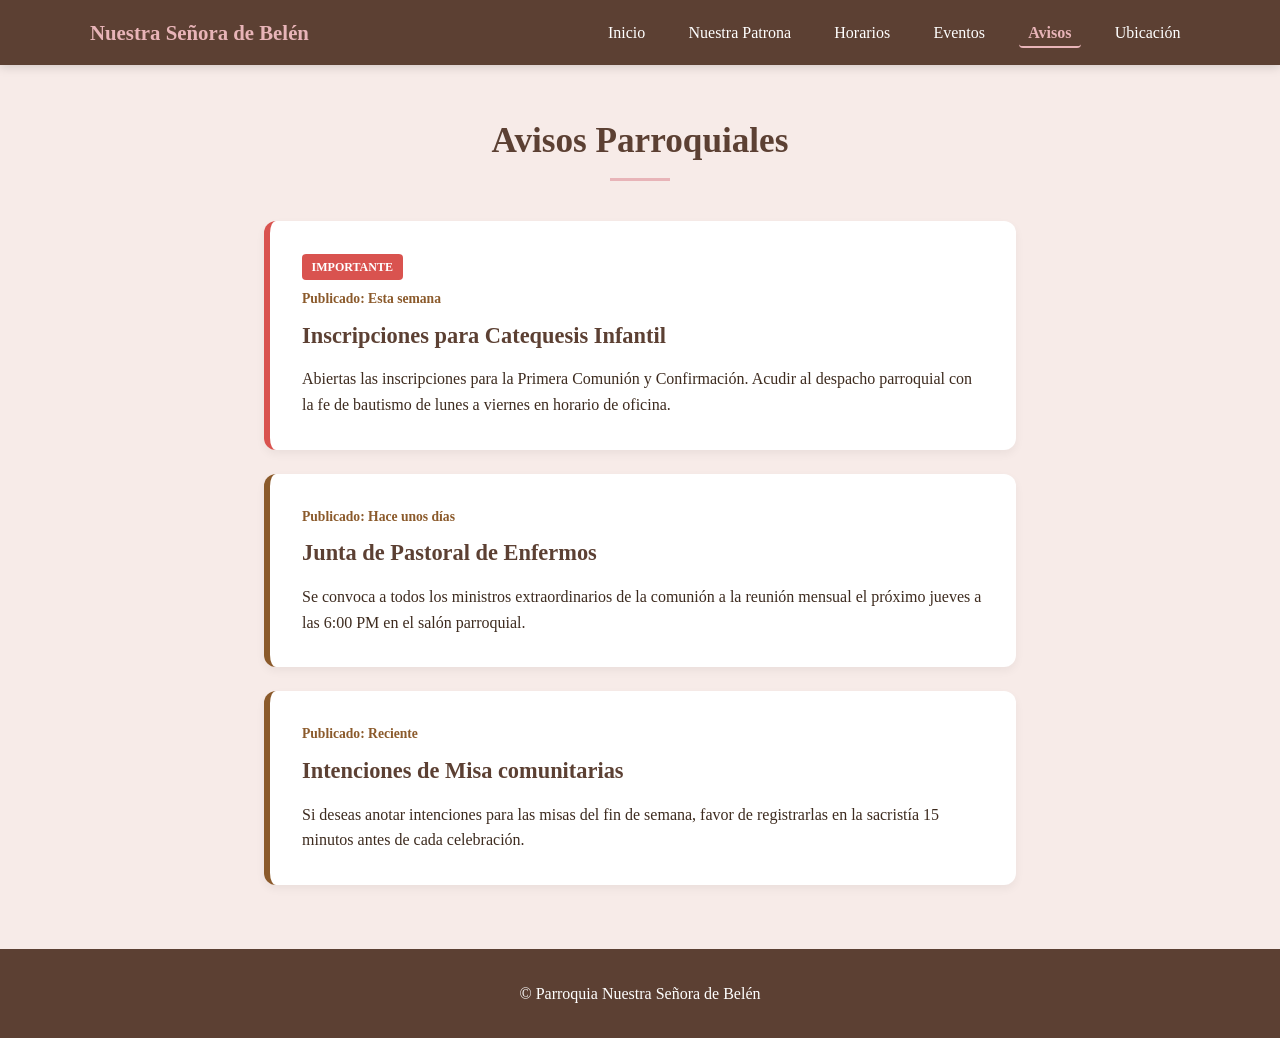
==== avisos.html @ 05bde63d "Add avisos.html with parish announcements" ====
<!DOCTYPE html>
<html lang="es">
<head>
    <meta charset="UTF-8">
    <meta name="viewport" content="width=device-width, initial-scale=1.0">
    <title>Avisos Parroquiales - Nuestra Señora de Belén</title>
    <style>
        /* PALETA DE COLORES */
        :root {
            --cafe-oscuro: #5c4033;
            --cafe-principal: #8b5a2b;
            --cafe-claro: #d7c4b7;
            --rosa-suave: #f7ebe8;
            --rosa-acento: #e8b4b8;
            --texto-oscuro: #3d2b1f;
            --blanco: #ffffff;
        }

        * {
            margin: 0;
            padding: 0;
            box-sizing: border-box;
            font-family: 'Segoe UI', Georgia, serif;
        }

        body {
            background-color: var(--rosa-suave);
            color: var(--texto-oscuro);
            line-height: 1.6;
        }

        a {
            text-decoration: none;
            color: inherit;
        }

        /* ENCABEZADO Y NAVEGACIÓN */
        header {
            background-color: var(--cafe-oscuro);
            color: var(--blanco);
            padding: 1rem 2rem;
            position: sticky;
            top: 0;
            z-index: 1000;
            box-shadow: 0 2px 10px rgba(0,0,0,0.15);
        }

        nav {
            display: flex;
            justify-content: space-between;
            align-items: center;
            max-width: 1100px;
            margin: 0 auto;
            position: relative;
        }

        .logo {
            font-size: 1.3rem;
            font-weight: bold;
            color: var(--rosa-acento);
        }

        .nav-links {
            display: flex;
            list-style: none;
            gap: 1.5rem;
        }

        .nav-links a {
            color: var(--blanco);
            font-weight: 500;
            transition: color 0.3s;
            padding: 0.3rem 0.6rem;
            border-radius: 4px;
        }

        .nav-links a:hover {
            color: var(--rosa-acento);
        }

        /* ESTADO ACTIVO */
        .nav-links a.active {
            color: var(--rosa-acento);
            font-weight: bold;
            border-bottom: 2px solid var(--rosa-acento);
        }

        /* BOTÓN HAMBURGUESA */
        .menu-toggle {
            display: none;
            background: none;
            border: none;
            color: var(--blanco);
            font-size: 1.8rem;
            cursor: pointer;
        }

        /* CONTENIDO PRINCIPAL */
        .container {
            max-width: 800px;
            margin: 3rem auto;
            padding: 0 1.5rem;
        }

        .section-title {
            text-align: center;
            color: var(--cafe-oscuro);
            margin-bottom: 2.5rem;
            font-size: 2.2rem;
        }

        .section-title::after {
            content: '';
            display: block;
            width: 60px;
            height: 3px;
            background-color: var(--rosa-acento);
            margin: 0.5rem auto 0;
        }

        /* TARJETAS DE AVISOS */
        .announcements-grid {
            display: flex;
            flex-direction: column;
            gap: 1.5rem;
        }
        
        .announcement-card {
            background: var(--blanco);
            padding: 2rem;
            border-radius: 12px;
            box-shadow: 0 4px 10px rgba(0,0,0,0.05);
            border-left: 6px solid var(--cafe-principal);
            position: relative;
        }

        .announcement-card.important {
            border-left-color: #d9534f;
        }

        .badge-important {
            background-color: #d9534f;
            color: white;
            font-size: 0.75rem;
            padding: 0.2rem 0.6rem;
            border-radius: 4px;
            font-weight: bold;
            display: inline-block;
            margin-bottom: 0.5rem;
        }

        .announcement-date {
            font-size: 0.85rem;
            color: var(--cafe-principal);
            font-weight: bold;
            margin-bottom: 0.5rem;
        }

        .announcement-card h3 {
            color: var(--cafe-oscuro);
            margin-bottom: 0.8rem;
            font-size: 1.4rem;
        }

        /* PIE DE PÁGINA */
        footer {
            background-color: var(--cafe-oscuro);
            color: var(--blanco);
            text-align: center;
            padding: 2rem;
            margin-top: 4rem;
        }

        /* REGLAS MÓVILES */
        @media (max-width: 768px) {
            .menu-toggle { 
                display: block; 
            }

            .nav-links {
                display: none;
                flex-direction: column;
                position: absolute;
                top: 100%;
                left: 0;
                width: 100%;
                background-color: var(--cafe-oscuro);
                padding: 1rem 0;
                gap: 0;
                z-index: 9999;
                box-shadow: 0 8px 15px rgba(0,0,0,0.3);
            }

            .nav-links.show {
                display: flex !important;
            }

            .nav-links li {
                text-align: center;
                padding: 0.8rem 0;
                border-bottom: 1px solid rgba(255, 255, 255, 0.1);
            }

            .nav-links a.active {
                border-bottom: none;
                background-color: rgba(232, 180, 184, 0.15);
            }
        }
    </style>
</head>
<body>

    <header>
        <nav>
            <div class="logo">Nuestra Señora de Belén</div>
            <button class="menu-toggle" id="menuToggle" aria-label="Abrir menú">☰</button>
            <ul class="nav-links" id="navLinks">
                <li><a href="index.html">Inicio</a></li>
                <li><a href="patrona.html">Nuestra Patrona</a></li>
                <li><a href="horarios.html">Horarios</a></li>
                <li><a href="eventos.html">Eventos</a></li>
                <li><a href="avisos.html" class="active">Avisos</a></li>
                <li><a href="ubicacion.html">Ubicación</a></li>
            </ul>
        </nav>
    </header>

    <main class="container">
        <h1 class="section-title">Avisos Parroquiales</h1>

        <div class="announcements-grid">
            
            <!-- Aviso Importante/Urgente -->
            <article class="announcement-card important">
                <span class="badge-important">IMPORTANTE</span>
                <div class="announcement-date">Publicado: Esta semana</div>
                <h3>Inscripciones para Catequesis Infantil</h3>
                <p>Abiertas las inscripciones para la Primera Comunión y Confirmación. Acudir al despacho parroquial con la fe de bautismo de lunes a viernes en horario de oficina.</p>
            </article>

            <!-- Aviso Normal -->
            <article class="announcement-card">
                <div class="announcement-date">Publicado: Hace unos días</div>
                <h3>Junta de Pastoral de Enfermos</h3>
                <p>Se convoca a todos los ministros extraordinarios de la comunión a la reunión mensual el próximo jueves a las 6:00 PM en el salón parroquial.</p>
            </article>

            <article class="announcement-card">
                <div class="announcement-date">Publicado: Reciente</div>
                <h3>Intenciones de Misa comunitarias</h3>
                <p>Si deseas anotar intenciones para las misas del fin de semana, favor de registrarlas en la sacristía 15 minutos antes de cada celebración.</p>
            </article>

        </div>
    </main>

    <footer>
        <p>&copy; Parroquia Nuestra Señora de Belén</p>
    </footer>

    <script>
        const menuToggle = document.getElementById('menuToggle');
        const navLinks = document.getElementById('navLinks');

        menuToggle.addEventListener('click', function() {
            navLinks.classList.toggle('show');
        });
    </script>
</body>
</html>
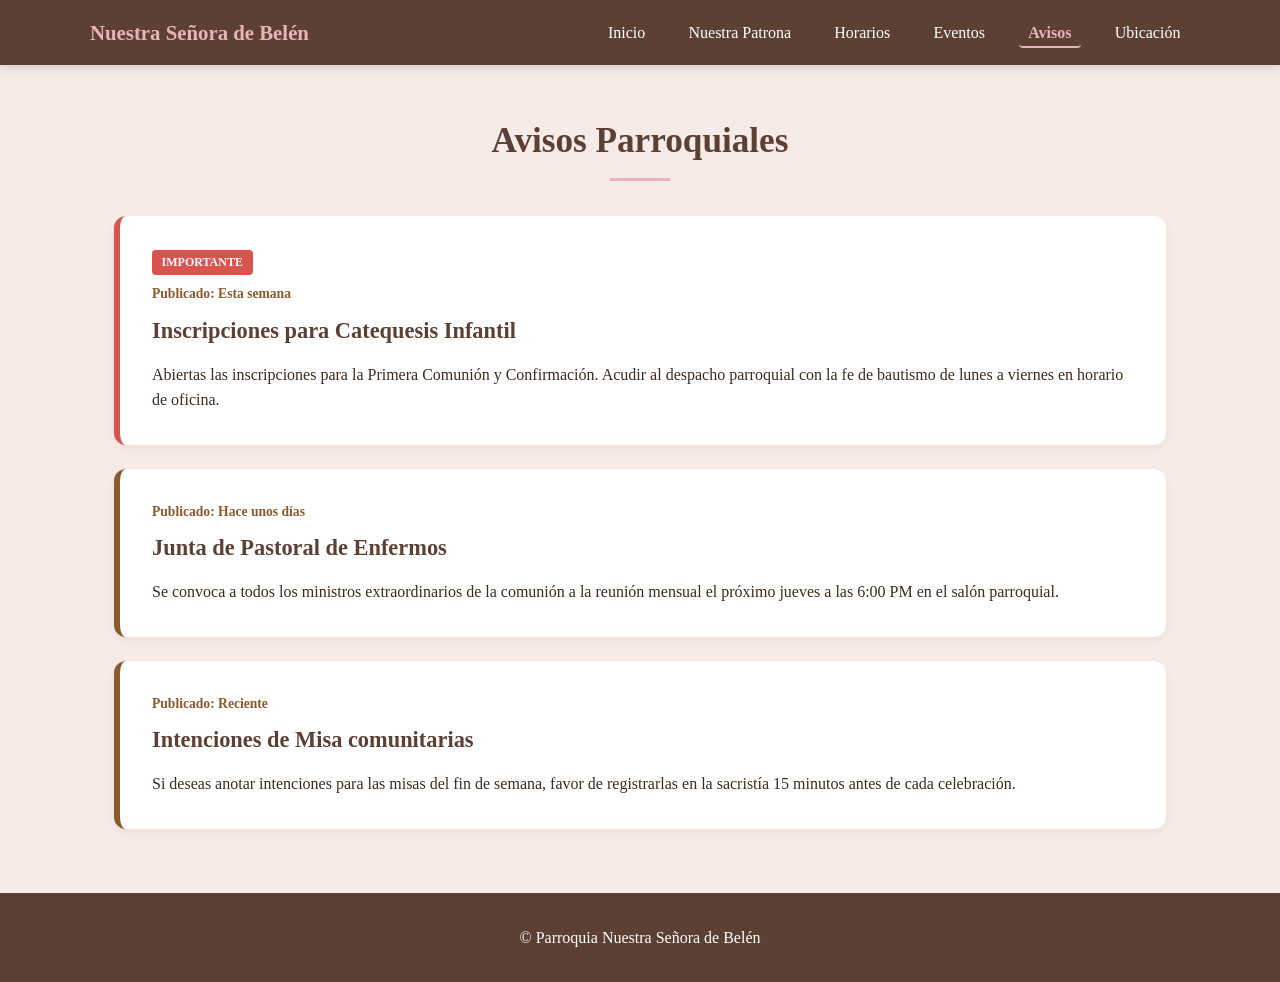
==== commit f5c7af15: "Refactor avisos.html to use external styles and scripts Removed internal styles and JavaScript from " ====
--- a/avisos.html
+++ b/avisos.html
@@ -4,209 +4,8 @@
     <meta charset="UTF-8">
     <meta name="viewport" content="width=device-width, initial-scale=1.0">
     <title>Avisos Parroquiales - Nuestra Señora de Belén</title>
-    <style>
-        /* PALETA DE COLORES */
-        :root {
-            --cafe-oscuro: #5c4033;
-            --cafe-principal: #8b5a2b;
-            --cafe-claro: #d7c4b7;
-            --rosa-suave: #f7ebe8;
-            --rosa-acento: #e8b4b8;
-            --texto-oscuro: #3d2b1f;
-            --blanco: #ffffff;
-        }
-
-        * {
-            margin: 0;
-            padding: 0;
-            box-sizing: border-box;
-            font-family: 'Segoe UI', Georgia, serif;
-        }
-
-        body {
-            background-color: var(--rosa-suave);
-            color: var(--texto-oscuro);
-            line-height: 1.6;
-        }
-
-        a {
-            text-decoration: none;
-            color: inherit;
-        }
-
-        /* ENCABEZADO Y NAVEGACIÓN */
-        header {
-            background-color: var(--cafe-oscuro);
-            color: var(--blanco);
-            padding: 1rem 2rem;
-            position: sticky;
-            top: 0;
-            z-index: 1000;
-            box-shadow: 0 2px 10px rgba(0,0,0,0.15);
-        }
-
-        nav {
-            display: flex;
-            justify-content: space-between;
-            align-items: center;
-            max-width: 1100px;
-            margin: 0 auto;
-            position: relative;
-        }
-
-        .logo {
-            font-size: 1.3rem;
-            font-weight: bold;
-            color: var(--rosa-acento);
-        }
-
-        .nav-links {
-            display: flex;
-            list-style: none;
-            gap: 1.5rem;
-        }
-
-        .nav-links a {
-            color: var(--blanco);
-            font-weight: 500;
-            transition: color 0.3s;
-            padding: 0.3rem 0.6rem;
-            border-radius: 4px;
-        }
-
-        .nav-links a:hover {
-            color: var(--rosa-acento);
-        }
-
-        /* ESTADO ACTIVO */
-        .nav-links a.active {
-            color: var(--rosa-acento);
-            font-weight: bold;
-            border-bottom: 2px solid var(--rosa-acento);
-        }
-
-        /* BOTÓN HAMBURGUESA */
-        .menu-toggle {
-            display: none;
-            background: none;
-            border: none;
-            color: var(--blanco);
-            font-size: 1.8rem;
-            cursor: pointer;
-        }
-
-        /* CONTENIDO PRINCIPAL */
-        .container {
-            max-width: 800px;
-            margin: 3rem auto;
-            padding: 0 1.5rem;
-        }
-
-        .section-title {
-            text-align: center;
-            color: var(--cafe-oscuro);
-            margin-bottom: 2.5rem;
-            font-size: 2.2rem;
-        }
-
-        .section-title::after {
-            content: '';
-            display: block;
-            width: 60px;
-            height: 3px;
-            background-color: var(--rosa-acento);
-            margin: 0.5rem auto 0;
-        }
-
-        /* TARJETAS DE AVISOS */
-        .announcements-grid {
-            display: flex;
-            flex-direction: column;
-            gap: 1.5rem;
-        }
-        
-        .announcement-card {
-            background: var(--blanco);
-            padding: 2rem;
-            border-radius: 12px;
-            box-shadow: 0 4px 10px rgba(0,0,0,0.05);
-            border-left: 6px solid var(--cafe-principal);
-            position: relative;
-        }
-
-        .announcement-card.important {
-            border-left-color: #d9534f;
-        }
-
-        .badge-important {
-            background-color: #d9534f;
-            color: white;
-            font-size: 0.75rem;
-            padding: 0.2rem 0.6rem;
-            border-radius: 4px;
-            font-weight: bold;
-            display: inline-block;
-            margin-bottom: 0.5rem;
-        }
-
-        .announcement-date {
-            font-size: 0.85rem;
-            color: var(--cafe-principal);
-            font-weight: bold;
-            margin-bottom: 0.5rem;
-        }
-
-        .announcement-card h3 {
-            color: var(--cafe-oscuro);
-            margin-bottom: 0.8rem;
-            font-size: 1.4rem;
-        }
-
-        /* PIE DE PÁGINA */
-        footer {
-            background-color: var(--cafe-oscuro);
-            color: var(--blanco);
-            text-align: center;
-            padding: 2rem;
-            margin-top: 4rem;
-        }
-
-        /* REGLAS MÓVILES */
-        @media (max-width: 768px) {
-            .menu-toggle { 
-                display: block; 
-            }
-
-            .nav-links {
-                display: none;
-                flex-direction: column;
-                position: absolute;
-                top: 100%;
-                left: 0;
-                width: 100%;
-                background-color: var(--cafe-oscuro);
-                padding: 1rem 0;
-                gap: 0;
-                z-index: 9999;
-                box-shadow: 0 8px 15px rgba(0,0,0,0.3);
-            }
-
-            .nav-links.show {
-                display: flex !important;
-            }
-
-            .nav-links li {
-                text-align: center;
-                padding: 0.8rem 0;
-                border-bottom: 1px solid rgba(255, 255, 255, 0.1);
-            }
-
-            .nav-links a.active {
-                border-bottom: none;
-                background-color: rgba(232, 180, 184, 0.15);
-            }
-        }
-    </style>
+    <link rel="stylesheet" href="styles.css">
+   
 </head>
 <body>
 
@@ -257,14 +56,6 @@
     <footer>
         <p>&copy; Parroquia Nuestra Señora de Belén</p>
     </footer>
-
-    <script>
-        const menuToggle = document.getElementById('menuToggle');
-        const navLinks = document.getElementById('navLinks');
-
-        menuToggle.addEventListener('click', function() {
-            navLinks.classList.toggle('show');
-        });
-    </script>
+<script src="script.js"></script>
 </body>
 </html>
--- a/styles.css
+++ b/styles.css
@@ -0,0 +1,554 @@
+/* ==========================================
+   PALETA DE COLORES Y ESTILOS GLOBALES
+   ========================================== */
+:root {
+    --cafe-oscuro: #5c4033;
+    --cafe-principal: #8b5a2b;
+    --cafe-claro: #d7c4b7;
+    --rosa-suave: #f7ebe8;
+    --rosa-acento: #e8b4b8;
+    --texto-oscuro: #3d2b1f;
+    --blanco: #ffffff;
+}
+
+* {
+    margin: 0;
+    padding: 0;
+    box-sizing: border-box;
+    font-family: 'Segoe UI', Georgia, serif;
+}
+
+body {
+    background-color: var(--rosa-suave);
+    color: var(--texto-oscuro);
+    line-height: 1.6;
+}
+
+a {
+    text-decoration: none;
+    color: inherit;
+}
+
+/* ==========================================
+   ENCABEZADO Y NAVEGACIÓN (SHARED)
+   ========================================== */
+header {
+    background-color: var(--cafe-oscuro);
+    color: var(--blanco);
+    padding: 1rem 2rem;
+    position: sticky;
+    top: 0;
+    z-index: 1000;
+    box-shadow: 0 2px 10px rgba(0,0,0,0.15);
+}
+
+nav {
+    display: flex;
+    justify-content: space-between;
+    align-items: center;
+    max-width: 1100px;
+    margin: 0 auto;
+    position: relative;
+}
+
+.logo {
+    font-size: 1.3rem;
+    font-weight: bold;
+    color: var(--rosa-acento);
+}
+
+.nav-links {
+    display: flex;
+    list-style: none;
+    gap: 1.5rem;
+}
+
+.nav-links a {
+    color: var(--blanco);
+    font-weight: 500;
+    transition: color 0.3s;
+    padding: 0.3rem 0.6rem;
+    border-radius: 4px;
+}
+
+.nav-links a:hover {
+    color: var(--rosa-acento);
+}
+
+.nav-links a.active {
+    color: var(--rosa-acento);
+    font-weight: bold;
+    border-bottom: 2px solid var(--rosa-acento);
+}
+
+.menu-toggle {
+    display: none;
+    background: none;
+    border: none;
+    color: var(--blanco);
+    font-size: 1.8rem;
+    cursor: pointer;
+}
+
+/* ==========================================
+   CONTENEDORES GLOBALES Y TITULOS
+   ========================================== */
+.container {
+    max-width: 1100px;
+    margin: 3rem auto;
+    padding: 0 1.5rem;
+}
+
+.container-narrow {
+    max-width: 900px;
+    margin: 3rem auto;
+    padding: 0 1.5rem;
+}
+
+.section-title {
+    text-align: center;
+    color: var(--cafe-oscuro);
+    margin-bottom: 2.2rem;
+    font-size: 2.2rem;
+}
+
+.section-title::after {
+    content: '';
+    display: block;
+    width: 60px;
+    height: 3px;
+    background-color: var(--rosa-acento);
+    margin: 0.5rem auto 0;
+}
+
+footer {
+    background-color: var(--cafe-oscuro);
+    color: var(--blanco);
+    text-align: center;
+    padding: 2rem;
+    margin-top: 4rem;
+}
+
+/* ==========================================
+   VISTA: INICIO (INDEX)
+   ========================================== */
+.hero {
+    background: linear-gradient(rgba(92, 64, 51, 0.65), rgba(92, 64, 51, 0.65)), 
+                url('imagenes/exterior.jpg') center/cover no-repeat;
+    height: 65vh;
+    display: flex;
+    flex-direction: column;
+    justify-content: center;
+    align-items: center;
+    color: var(--blanco);
+    text-align: center;
+    padding: 0 1rem;
+}
+
+.hero h1 {
+    font-size: 2.8rem;
+    margin-bottom: 1rem;
+    text-shadow: 2px 2px 4px rgba(0,0,0,0.5);
+}
+
+.hero p {
+    font-size: 1.3rem;
+    max-width: 600px;
+    color: var(--rosa-suave);
+}
+
+.church-tour {
+    display: grid;
+    grid-template-columns: repeat(auto-fit, minmax(300px, 1fr));
+    gap: 2rem;
+    margin-bottom: 4rem;
+}
+
+.tour-card {
+    background: var(--blanco);
+    border-radius: 12px;
+    overflow: hidden;
+    box-shadow: 0 5px 15px rgba(0,0,0,0.08);
+    transition: transform 0.3s;
+}
+
+.tour-card:hover {
+    transform: translateY(-5px);
+}
+
+.tour-card img {
+    width: 100%;
+    height: 220px;
+    object-fit: cover;
+}
+
+.tour-info {
+    padding: 1.5rem;
+    text-align: center;
+}
+
+.tour-info h3 {
+    color: var(--cafe-principal);
+    margin-bottom: 0.5rem;
+}
+
+/* ==========================================
+   VISTA: HORARIOS & TARJETAS
+   ========================================== */
+.schedules-grid {
+    display: grid;
+    grid-template-columns: repeat(auto-fit, minmax(280px, 1fr));
+    gap: 2rem;
+    margin-bottom: 2rem;
+}
+
+.card {
+    background: var(--blanco);
+    padding: 2rem;
+    border-radius: 12px;
+    box-shadow: 0 4px 10px rgba(0,0,0,0.05);
+    border-top: 5px solid var(--cafe-principal);
+}
+
+.card h3 {
+    color: var(--cafe-oscuro);
+    margin-bottom: 1rem;
+    border-bottom: 2px solid var(--rosa-suave);
+    padding-bottom: 0.5rem;
+}
+
+.card ul {
+    list-style: none;
+}
+
+.card li {
+    padding: 0.6rem 0;
+    border-bottom: 1px dashed var(--cafe-claro);
+}
+
+.card li:last-child {
+    border-bottom: none;
+}
+
+/* ==========================================
+   VISTA: PATRONA (CARRUSEL E HISTORIA)
+   ========================================== */
+.title {
+    text-align: center;
+    color: var(--cafe-oscuro);
+    font-size: 2.5rem;
+    margin-bottom: 0.5rem;
+}
+
+.subtitle {
+    text-align: center;
+    color: var(--cafe-principal);
+    font-style: italic;
+    margin-bottom: 2rem;
+}
+
+.carousel-container {
+    position: relative;
+    max-width: 700px;
+    margin: 0 auto 3rem;
+    border-radius: 15px;
+    overflow: hidden;
+    box-shadow: 0 8px 20px rgba(92, 64, 51, 0.2);
+    border: 4px solid var(--blanco);
+}
+
+.carousel-slide {
+    display: none;
+    position: relative;
+}
+
+.carousel-slide img {
+    width: 100%;
+    height: 450px;
+    object-fit: cover;
+    vertical-align: middle;
+}
+
+.fade {
+    animation-name: fade;
+    animation-duration: 1.2s;
+}
+
+@keyframes fade {
+    from { opacity: 0.4; }
+    to { opacity: 1; }
+}
+
+.prev, .next {
+    cursor: pointer;
+    position: absolute;
+    top: 50%;
+    transform: translateY(-50%);
+    padding: 12px 16px;
+    color: white;
+    font-weight: bold;
+    font-size: 20px;
+    transition: 0.3s;
+    border-radius: 0 3px 3px 0;
+    background-color: rgba(92, 64, 51, 0.5);
+    user-select: none;
+}
+
+.next {
+    right: 0;
+    border-radius: 3px 0 0 3px;
+}
+
+.prev:hover, .next:hover {
+    background-color: var(--cafe-oscuro);
+}
+
+.dots-container {
+    text-align: center;
+    margin-top: -1.5rem;
+    margin-bottom: 2.5rem;
+    position: relative;
+    z-index: 10;
+}
+
+.dot {
+    cursor: pointer;
+    height: 13px;
+    width: 13px;
+    margin: 0 5px;
+    background-color: var(--cafe-claro);
+    border-radius: 50%;
+    display: inline-block;
+    transition: background-color 0.4s;
+}
+
+.dot.active, .dot:hover {
+    background-color: var(--cafe-principal);
+}
+
+.history-box {
+    background: var(--blanco);
+    padding: 2.5rem;
+    border-radius: 12px;
+    box-shadow: 0 4px 10px rgba(0,0,0,0.05);
+    border-left: 6px solid var(--rosa-acento);
+}
+
+.history-box h3 {
+    color: var(--cafe-oscuro);
+    font-size: 1.6rem;
+    margin-bottom: 1rem;
+}
+
+.history-box p {
+    margin-bottom: 1.2rem;
+    text-align: justify;
+}
+
+/* ==========================================
+   VISTA: EVENTOS
+   ========================================== */
+.events-list {
+    display: flex;
+    flex-direction: column;
+    gap: 1.5rem;
+}
+
+.event-card {
+    display: flex;
+    background: var(--blanco);
+    border-radius: 12px;
+    overflow: hidden;
+    box-shadow: 0 4px 10px rgba(0,0,0,0.05);
+}
+
+.event-date {
+    background-color: var(--cafe-principal);
+    color: var(--blanco);
+    padding: 1.5rem;
+    display: flex;
+    flex-direction: column;
+    justify-content: center;
+    align-items: center;
+    min-width: 120px;
+    text-align: center;
+}
+
+.event-date .day {
+    font-size: 1.8rem;
+    font-weight: bold;
+    color: var(--rosa-acento);
+}
+
+.event-info {
+    padding: 1.5rem;
+}
+
+.event-info h3 {
+    color: var(--cafe-oscuro);
+    margin-bottom: 0.5rem;
+}
+
+/* ==========================================
+   VISTA: AVISOS
+   ========================================== */
+.announcements-grid {
+    display: flex;
+    flex-direction: column;
+    gap: 1.5rem;
+}
+
+.announcement-card {
+    background: var(--blanco);
+    padding: 2rem;
+    border-radius: 12px;
+    box-shadow: 0 4px 10px rgba(0,0,0,0.05);
+    border-left: 6px solid var(--cafe-principal);
+    position: relative;
+}
+
+.announcement-card.important {
+    border-left-color: #d9534f;
+}
+
+.badge-important {
+    background-color: #d9534f;
+    color: white;
+    font-size: 0.75rem;
+    padding: 0.2rem 0.6rem;
+    border-radius: 4px;
+    font-weight: bold;
+    display: inline-block;
+    margin-bottom: 0.5rem;
+}
+
+.announcement-date {
+    font-size: 0.85rem;
+    color: var(--cafe-principal);
+    font-weight: bold;
+    margin-bottom: 0.5rem;
+}
+
+.announcement-card h3 {
+    color: var(--cafe-oscuro);
+    margin-bottom: 0.8rem;
+    font-size: 1.4rem;
+}
+
+/* ==========================================
+   VISTA: UBICACIÓN
+   ========================================== */
+.map-wrapper {
+    width: 100%;
+    height: 400px;
+    border-radius: 15px;
+    overflow: hidden;
+    box-shadow: 0 8px 20px rgba(92, 64, 51, 0.15);
+    border: 4px solid var(--blanco);
+    margin-bottom: 2rem;
+}
+
+.map-wrapper iframe {
+    width: 100%;
+    height: 100%;
+    border: 0;
+}
+
+.address-card {
+    background: var(--blanco);
+    padding: 2.5rem;
+    border-radius: 12px;
+    box-shadow: 0 4px 10px rgba(0,0,0,0.05);
+    border-left: 6px solid var(--cafe-principal);
+}
+
+.address-card h3 {
+    color: var(--cafe-oscuro);
+    font-size: 1.5rem;
+    margin-bottom: 1rem;
+    display: flex;
+    align-items: center;
+    gap: 0.5rem;
+}
+
+.address-detail {
+    font-size: 1.1rem;
+    margin-bottom: 1.5rem;
+    color: var(--texto-oscuro);
+}
+
+.address-info-grid {
+    display: grid;
+    grid-template-columns: repeat(auto-fit, minmax(220px, 1fr));
+    gap: 1.5rem;
+    padding-top: 1rem;
+    border-top: 1px dashed var(--cafe-claro);
+}
+
+.info-item h4 {
+    color: var(--cafe-principal);
+    font-size: 0.95rem;
+    margin-bottom: 0.3rem;
+    text-transform: uppercase;
+    letter-spacing: 0.5px;
+}
+
+/* ==========================================
+   REGLAS DE DISEÑO RESPONSIVO (MÓVIL)
+   ========================================== */
+@media (max-width: 768px) {
+    .menu-toggle {
+        display: block;
+    }
+
+    .nav-links {
+        display: none;
+        flex-direction: column;
+        position: absolute;
+        top: 100%;
+        left: 0;
+        width: 100%;
+        background-color: var(--cafe-oscuro);
+        padding: 1rem 0;
+        gap: 0;
+        z-index: 9999;
+        box-shadow: 0 8px 15px rgba(0,0,0,0.3);
+    }
+
+    .nav-links.show {
+        display: flex !important;
+    }
+
+    .nav-links li {
+        text-align: center;
+        padding: 0.8rem 0;
+        border-bottom: 1px solid rgba(255, 255, 255, 0.1);
+    }
+
+    .nav-links a.active {
+        border-bottom: none;
+        background-color: rgba(232, 180, 184, 0.15);
+    }
+
+    .hero h1 {
+        font-size: 2rem;
+    }
+
+    .carousel-slide img {
+        height: 300px;
+    }
+
+    .map-wrapper {
+        height: 300px;
+    }
+}
+
+@media (max-width: 600px) {
+    .event-card {
+        flex-direction: column;
+    }
+    .event-date {
+        min-width: 100%;
+        padding: 1rem;
+    }
+}
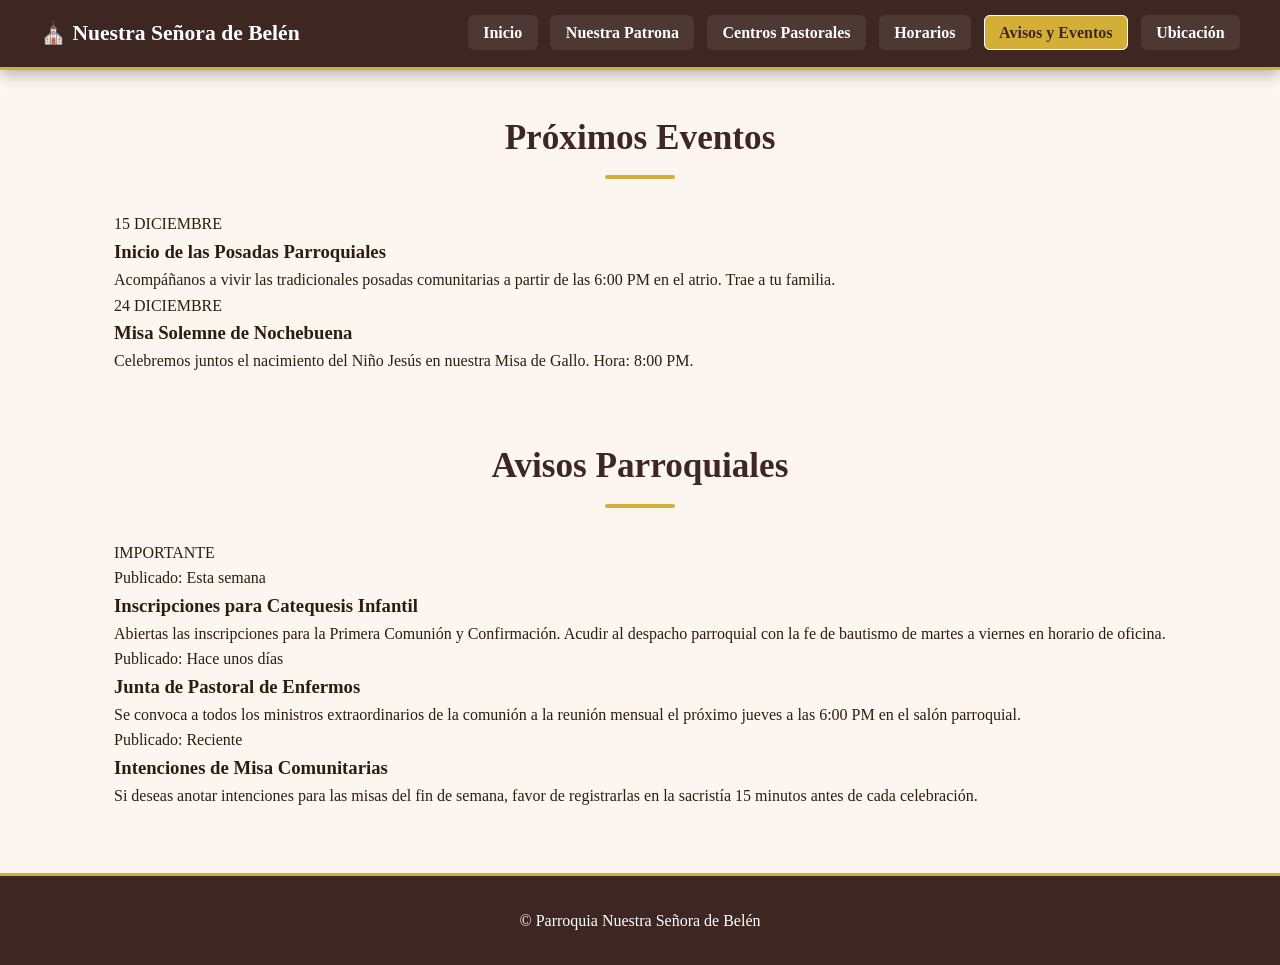
==== commit b7421cd3: "Update avisos.html" ====
--- a/avisos.html
+++ b/avisos.html
@@ -3,41 +3,64 @@
 <head>
     <meta charset="UTF-8">
     <meta name="viewport" content="width=device-width, initial-scale=1.0">
-    <title>Avisos Parroquiales - Nuestra Señora de Belén</title>
+    <title>Avisos y Eventos - Nuestra Señora de Belén</title>
     <link rel="stylesheet" href="styles.css">
-   
 </head>
 <body>
 
     <header>
         <nav>
-            <div class="logo">Nuestra Señora de Belén</div>
-            <button class="menu-toggle" id="menuToggle" aria-label="Abrir menú">☰</button>
+            <a href="index.html" class="logo-link">⛪ Nuestra Señora de Belén</a>
+            <button class="menu-toggle" id="menuToggle" aria-label="Abrir menú">☰ Menú</button>
             <ul class="nav-links" id="navLinks">
                 <li><a href="index.html">Inicio</a></li>
                 <li><a href="patrona.html">Nuestra Patrona</a></li>
+                <li><a href="centros-pastorales.html">Centros Pastorales</a></li>
                 <li><a href="horarios.html">Horarios</a></li>
-                <li><a href="eventos.html">Eventos</a></li>
-                <li><a href="avisos.html" class="active">Avisos</a></li>
+                <li><a href="avisos.html" class="active">Avisos y Eventos</a></li>
                 <li><a href="ubicacion.html">Ubicación</a></li>
             </ul>
         </nav>
     </header>
 
     <main class="container">
-        <h1 class="section-title">Avisos Parroquiales</h1>
+        
+        <!-- SECCIÓN DE EVENTOS DESTACADOS -->
+        <h1 class="section-title">Próximos Eventos</h1>
+        <div class="events-list" style="margin-bottom: 4rem;">
+            <div class="event-card">
+                <div class="event-date">
+                    <span class="day">15</span>
+                    <span>DICIEMBRE</span>
+                </div>
+                <div class="event-info">
+                    <h3>Inicio de las Posadas Parroquiales</h3>
+                    <p>Acompáñanos a vivir las tradicionales posadas comunitarias a partir de las 6:00 PM en el atrio. Trae a tu familia.</p>
+                </div>
+            </div>
 
+            <div class="event-card">
+                <div class="event-date">
+                    <span class="day">24</span>
+                    <span>DICIEMBRE</span>
+                </div>
+                <div class="event-info">
+                    <h3>Misa Solemne de Nochebuena</h3>
+                    <p>Celebremos juntos el nacimiento del Niño Jesús en nuestra Misa de Gallo. Hora: 8:00 PM.</p>
+                </div>
+            </div>
+        </div>
+
+        <!-- SECCIÓN DE AVISOS PARROQUIALES -->
+        <h2 class="section-title">Avisos Parroquiales</h2>
         <div class="announcements-grid">
-            
-            <!-- Aviso Importante/Urgente -->
             <article class="announcement-card important">
                 <span class="badge-important">IMPORTANTE</span>
                 <div class="announcement-date">Publicado: Esta semana</div>
                 <h3>Inscripciones para Catequesis Infantil</h3>
-                <p>Abiertas las inscripciones para la Primera Comunión y Confirmación. Acudir al despacho parroquial con la fe de bautismo de lunes a viernes en horario de oficina.</p>
+                <p>Abiertas las inscripciones para la Primera Comunión y Confirmación. Acudir al despacho parroquial con la fe de bautismo de martes a viernes en horario de oficina.</p>
             </article>
 
-            <!-- Aviso Normal -->
             <article class="announcement-card">
                 <div class="announcement-date">Publicado: Hace unos días</div>
                 <h3>Junta de Pastoral de Enfermos</h3>
@@ -46,16 +69,17 @@
 
             <article class="announcement-card">
                 <div class="announcement-date">Publicado: Reciente</div>
-                <h3>Intenciones de Misa comunitarias</h3>
+                <h3>Intenciones de Misa Comunitarias</h3>
                 <p>Si deseas anotar intenciones para las misas del fin de semana, favor de registrarlas en la sacristía 15 minutos antes de cada celebración.</p>
             </article>
+        </div>
 
-        </div>
     </main>
 
     <footer>
         <p>&copy; Parroquia Nuestra Señora de Belén</p>
     </footer>
-<script src="script.js"></script>
+
+    <script src="script.js"></script>
 </body>
 </html>
--- a/styles.css
+++ b/styles.css
@@ -2,13 +2,15 @@
    PALETA DE COLORES Y ESTILOS GLOBALES
    ========================================== */
 :root {
-    --cafe-oscuro: #5c4033;
-    --cafe-principal: #8b5a2b;
-    --cafe-claro: #d7c4b7;
-    --rosa-suave: #f7ebe8;
-    --rosa-acento: #e8b4b8;
-    --texto-oscuro: #3d2b1f;
+    --cafe-oscuro: #3e2723;
+    --cafe-principal: #6d4c41;
+    --cafe-claro: #d7ccc8;
+    --rosa-suave: #fdf6f0;
+    --rosa-acento: #f48fb1;
+    --dorado-acento: #d4af37;
+    --texto-oscuro: #2c1d11;
     --blanco: #ffffff;
+    --alerta-rojo: #d32f2f;
 }
 
 * {
@@ -30,112 +32,121 @@
 }
 
 /* ==========================================
-   ENCABEZADO Y NAVEGACIÓN (SHARED)
+   HEADER Y NAVBAR (REFORZADA Y VISIBLE)
    ========================================== */
 header {
     background-color: var(--cafe-oscuro);
     color: var(--blanco);
-    padding: 1rem 2rem;
+    padding: 1rem 1.5rem;
     position: sticky;
     top: 0;
     z-index: 1000;
-    box-shadow: 0 2px 10px rgba(0,0,0,0.15);
+    box-shadow: 0 4px 15px rgba(0,0,0,0.3);
+    border-bottom: 3px solid var(--dorado-acento);
 }
 
 nav {
     display: flex;
     justify-content: space-between;
     align-items: center;
-    max-width: 1100px;
+    max-width: 1200px;
     margin: 0 auto;
-    position: relative;
-}
-
-.logo {
-    font-size: 1.3rem;
-    font-weight: bold;
+}
+
+.logo-link {
+    font-size: 1.35rem;
+    font-weight: 700;
+    color: var(--blanco);
+    display: flex;
+    align-items: center;
+    gap: 0.5rem;
+    transition: color 0.3s;
+}
+
+.logo-link:hover {
     color: var(--rosa-acento);
 }
 
 .nav-links {
     display: flex;
     list-style: none;
-    gap: 1.5rem;
+    gap: 0.8rem;
 }
 
 .nav-links a {
     color: var(--blanco);
-    font-weight: 500;
-    transition: color 0.3s;
-    padding: 0.3rem 0.6rem;
-    border-radius: 4px;
+    font-weight: 600;
+    padding: 0.5rem 0.9rem;
+    border-radius: 6px;
+    background-color: rgba(255, 255, 255, 0.08);
+    transition: all 0.3s ease;
+    border: 1px solid transparent;
 }
 
 .nav-links a:hover {
-    color: var(--rosa-acento);
+    background-color: var(--rosa-acento);
+    color: var(--cafe-oscuro);
+    transform: translateY(-2px);
 }
 
 .nav-links a.active {
-    color: var(--rosa-acento);
-    font-weight: bold;
-    border-bottom: 2px solid var(--rosa-acento);
-}
-
+    background-color: var(--dorado-acento);
+    color: var(--cafe-oscuro);
+    font-weight: 700;
+    border-color: var(--blanco);
+}
+
+/* BOTÓN TOGGLE MÓVIL ENHANCED */
 .menu-toggle {
     display: none;
-    background: none;
-    border: none;
-    color: var(--blanco);
-    font-size: 1.8rem;
+    background: var(--cafe-principal);
+    border: 2px solid var(--dorado-acento);
+    color: var(--blanco);
+    font-size: 1.5rem;
+    padding: 0.3rem 0.8rem;
+    border-radius: 8px;
     cursor: pointer;
-}
-
-/* ==========================================
-   CONTENEDORES GLOBALES Y TITULOS
+    transition: background 0.3s;
+}
+
+.menu-toggle:hover {
+    background: var(--rosa-acento);
+    color: var(--cafe-oscuro);
+}
+
+/* ==========================================
+   CONTENEDORES GLOBALES
    ========================================== */
 .container {
     max-width: 1100px;
-    margin: 3rem auto;
+    margin: 2.5rem auto;
     padding: 0 1.5rem;
 }
 
-.container-narrow {
-    max-width: 900px;
-    margin: 3rem auto;
-    padding: 0 1.5rem;
-}
-
 .section-title {
     text-align: center;
     color: var(--cafe-oscuro);
-    margin-bottom: 2.2rem;
+    margin-bottom: 2rem;
     font-size: 2.2rem;
 }
 
 .section-title::after {
     content: '';
     display: block;
-    width: 60px;
-    height: 3px;
-    background-color: var(--rosa-acento);
-    margin: 0.5rem auto 0;
-}
-
-footer {
-    background-color: var(--cafe-oscuro);
-    color: var(--blanco);
-    text-align: center;
-    padding: 2rem;
-    margin-top: 4rem;
-}
-
-/* ==========================================
-   VISTA: INICIO (INDEX)
+    width: 70px;
+    height: 4px;
+    background-color: var(--dorado-acento);
+    margin: 0.6rem auto 0;
+    border-radius: 2px;
+}
+
+/* ==========================================
+   HERO / BANNER INICIO
    ========================================== */
 .hero {
-    background: linear-gradient(rgba(92, 64, 51, 0.65), rgba(92, 64, 51, 0.65)), 
+    background: linear-gradient(rgba(62, 39, 35, 0.75), rgba(62, 39, 35, 0.75)), 
                 url('imagenes/exterior.jpg') center/cover no-repeat;
-    height: 65vh;
+    height: 60vh;
     display: flex;
     flex-direction: column;
     justify-content: center;
@@ -147,33 +158,37 @@
 
 .hero h1 {
     font-size: 2.8rem;
-    margin-bottom: 1rem;
-    text-shadow: 2px 2px 4px rgba(0,0,0,0.5);
+    margin-bottom: 0.8rem;
+    text-shadow: 2px 2px 5px rgba(0,0,0,0.7);
 }
 
 .hero p {
     font-size: 1.3rem;
-    max-width: 600px;
+    max-width: 650px;
     color: var(--rosa-suave);
 }
 
-.church-tour {
+/* ==========================================
+   TARJETAS Y GRIDS GENERALES
+   ========================================== */
+.church-tour, .schedules-grid {
     display: grid;
-    grid-template-columns: repeat(auto-fit, minmax(300px, 1fr));
+    grid-template-columns: repeat(auto-fit, minmax(280px, 1fr));
     gap: 2rem;
-    margin-bottom: 4rem;
-}
-
-.tour-card {
+    margin-bottom: 3rem;
+}
+
+.tour-card, .card {
     background: var(--blanco);
     border-radius: 12px;
     overflow: hidden;
     box-shadow: 0 5px 15px rgba(0,0,0,0.08);
-    transition: transform 0.3s;
-}
-
-.tour-card:hover {
+    transition: transform 0.3s, box-shadow 0.3s;
+}
+
+.tour-card:hover, .card:hover {
     transform: translateY(-5px);
+    box-shadow: 0 8px 20px rgba(0,0,0,0.15);
 }
 
 .tour-card img {
@@ -182,31 +197,11 @@
     object-fit: cover;
 }
 
-.tour-info {
+.tour-info, .card {
     padding: 1.5rem;
-    text-align: center;
-}
-
-.tour-info h3 {
-    color: var(--cafe-principal);
-    margin-bottom: 0.5rem;
-}
-
-/* ==========================================
-   VISTA: HORARIOS & TARJETAS
-   ========================================== */
-.schedules-grid {
-    display: grid;
-    grid-template-columns: repeat(auto-fit, minmax(280px, 1fr));
-    gap: 2rem;
-    margin-bottom: 2rem;
 }
 
 .card {
-    background: var(--blanco);
-    padding: 2rem;
-    border-radius: 12px;
-    box-shadow: 0 4px 10px rgba(0,0,0,0.05);
     border-top: 5px solid var(--cafe-principal);
 }
 
@@ -217,286 +212,146 @@
     padding-bottom: 0.5rem;
 }
 
-.card ul {
-    list-style: none;
-}
-
-.card li {
-    padding: 0.6rem 0;
-    border-bottom: 1px dashed var(--cafe-claro);
-}
-
-.card li:last-child {
-    border-bottom: none;
-}
-
-/* ==========================================
-   VISTA: PATRONA (CARRUSEL E HISTORIA)
-   ========================================== */
-.title {
-    text-align: center;
-    color: var(--cafe-oscuro);
-    font-size: 2.5rem;
+.card ul { list-style: none; }
+.card li { padding: 0.6rem 0; border-bottom: 1px dashed var(--cafe-claro); }
+.card li:last-child { border-bottom: none; }
+
+/* ==========================================
+   SECCIÓN CONTACTO Y HORARIOS RÁPIDOS (INDEX)
+   ========================================== */
+.contact-section {
+    background: var(--blanco);
+    border-radius: 15px;
+    padding: 2.5rem;
+    box-shadow: 0 6px 18px rgba(0,0,0,0.08);
+    border-left: 8px solid var(--dorado-acento);
+    margin-top: 3rem;
+}
+
+.contact-grid {
+    display: grid;
+    grid-template-columns: repeat(auto-fit, minmax(250px, 1fr));
+    gap: 1.5rem;
+    margin-top: 1.5rem;
+}
+
+.contact-item {
+    background: var(--rosa-suave);
+    padding: 1.2rem;
+    border-radius: 10px;
+    border: 1px solid var(--cafe-claro);
+}
+
+.contact-item h4 {
+    color: var(--cafe-principal);
     margin-bottom: 0.5rem;
-}
-
-.subtitle {
-    text-align: center;
-    color: var(--cafe-principal);
-    font-style: italic;
+    display: flex;
+    align-items: center;
+    gap: 0.5rem;
+}
+
+.alert-lunes {
+    background-color: #ffebee;
+    color: var(--alerta-rojo);
+    border: 1px solid var(--alerta-rojo);
+    padding: 0.8rem 1rem;
+    border-radius: 8px;
+    font-weight: 700;
+    margin-top: 1rem;
+    text-align: center;
+}
+
+/* ==========================================
+   VISTA: CENTROS PASTORALES
+   ========================================== */
+.search-container {
     margin-bottom: 2rem;
-}
-
-.carousel-container {
-    position: relative;
-    max-width: 700px;
-    margin: 0 auto 3rem;
-    border-radius: 15px;
-    overflow: hidden;
-    box-shadow: 0 8px 20px rgba(92, 64, 51, 0.2);
-    border: 4px solid var(--blanco);
-}
-
-.carousel-slide {
-    display: none;
-    position: relative;
-}
-
-.carousel-slide img {
+    text-align: center;
+}
+
+.search-input {
     width: 100%;
-    height: 450px;
-    object-fit: cover;
-    vertical-align: middle;
-}
-
-.fade {
-    animation-name: fade;
-    animation-duration: 1.2s;
-}
-
-@keyframes fade {
-    from { opacity: 0.4; }
-    to { opacity: 1; }
-}
-
-.prev, .next {
-    cursor: pointer;
-    position: absolute;
-    top: 50%;
-    transform: translateY(-50%);
-    padding: 12px 16px;
-    color: white;
-    font-weight: bold;
-    font-size: 20px;
-    transition: 0.3s;
-    border-radius: 0 3px 3px 0;
-    background-color: rgba(92, 64, 51, 0.5);
-    user-select: none;
-}
-
-.next {
-    right: 0;
-    border-radius: 3px 0 0 3px;
-}
-
-.prev:hover, .next:hover {
-    background-color: var(--cafe-oscuro);
-}
-
-.dots-container {
-    text-align: center;
-    margin-top: -1.5rem;
-    margin-bottom: 2.5rem;
-    position: relative;
-    z-index: 10;
-}
-
-.dot {
-    cursor: pointer;
-    height: 13px;
-    width: 13px;
-    margin: 0 5px;
-    background-color: var(--cafe-claro);
-    border-radius: 50%;
-    display: inline-block;
-    transition: background-color 0.4s;
-}
-
-.dot.active, .dot:hover {
-    background-color: var(--cafe-principal);
-}
-
-.history-box {
-    background: var(--blanco);
-    padding: 2.5rem;
-    border-radius: 12px;
-    box-shadow: 0 4px 10px rgba(0,0,0,0.05);
-    border-left: 6px solid var(--rosa-acento);
-}
-
-.history-box h3 {
-    color: var(--cafe-oscuro);
-    font-size: 1.6rem;
-    margin-bottom: 1rem;
-}
-
-.history-box p {
-    margin-bottom: 1.2rem;
-    text-align: justify;
-}
-
-/* ==========================================
-   VISTA: EVENTOS
-   ========================================== */
-.events-list {
-    display: flex;
-    flex-direction: column;
+    max-width: 500px;
+    padding: 0.8rem 1.2rem;
+    font-size: 1rem;
+    border: 2px solid var(--cafe-principal);
+    border-radius: 25px;
+    outline: none;
+    transition: border-color 0.3s;
+}
+
+.search-input:focus {
+    border-color: var(--dorado-acento);
+    box-shadow: 0 0 8px rgba(212, 175, 55, 0.4);
+}
+
+.cp-grid {
+    display: grid;
+    grid-template-columns: repeat(auto-fit, minmax(300px, 1fr));
     gap: 1.5rem;
 }
 
-.event-card {
-    display: flex;
+.cp-card {
     background: var(--blanco);
     border-radius: 12px;
-    overflow: hidden;
-    box-shadow: 0 4px 10px rgba(0,0,0,0.05);
-}
-
-.event-date {
-    background-color: var(--cafe-principal);
-    color: var(--blanco);
     padding: 1.5rem;
-    display: flex;
-    flex-direction: column;
-    justify-content: center;
-    align-items: center;
-    min-width: 120px;
-    text-align: center;
-}
-
-.event-date .day {
-    font-size: 1.8rem;
+    box-shadow: 0 4px 12px rgba(0,0,0,0.06);
+    border-left: 5px solid var(--cafe-principal);
+    transition: transform 0.2s;
+}
+
+.cp-card:hover {
+    transform: translateY(-3px);
+}
+
+.cp-header {
+    display: flex;
+    justify-content: space-between;
+    align-items: center;
+    margin-bottom: 1rem;
+    border-bottom: 1px solid var(--rosa-suave);
+    padding-bottom: 0.5rem;
+}
+
+.cp-number {
+    background: var(--cafe-oscuro);
+    color: var(--blanco);
+    padding: 0.2rem 0.6rem;
+    border-radius: 50%;
+    font-size: 0.85rem;
     font-weight: bold;
-    color: var(--rosa-acento);
-}
-
-.event-info {
-    padding: 1.5rem;
-}
-
-.event-info h3 {
-    color: var(--cafe-oscuro);
+}
+
+.cp-title {
+    color: var(--cafe-oscuro);
+    font-size: 1.25rem;
+}
+
+.cp-detail {
     margin-bottom: 0.5rem;
-}
-
-/* ==========================================
-   VISTA: AVISOS
-   ========================================== */
-.announcements-grid {
-    display: flex;
-    flex-direction: column;
-    gap: 1.5rem;
-}
-
-.announcement-card {
-    background: var(--blanco);
+    font-size: 0.95rem;
+}
+
+.cp-detail strong {
+    color: var(--cafe-principal);
+}
+
+/* ==========================================
+   FOOTER
+   ========================================== */
+footer {
+    background-color: var(--cafe-oscuro);
+    color: var(--blanco);
+    text-align: center;
     padding: 2rem;
-    border-radius: 12px;
-    box-shadow: 0 4px 10px rgba(0,0,0,0.05);
-    border-left: 6px solid var(--cafe-principal);
-    position: relative;
-}
-
-.announcement-card.important {
-    border-left-color: #d9534f;
-}
-
-.badge-important {
-    background-color: #d9534f;
-    color: white;
-    font-size: 0.75rem;
-    padding: 0.2rem 0.6rem;
-    border-radius: 4px;
-    font-weight: bold;
-    display: inline-block;
-    margin-bottom: 0.5rem;
-}
-
-.announcement-date {
-    font-size: 0.85rem;
-    color: var(--cafe-principal);
-    font-weight: bold;
-    margin-bottom: 0.5rem;
-}
-
-.announcement-card h3 {
-    color: var(--cafe-oscuro);
-    margin-bottom: 0.8rem;
-    font-size: 1.4rem;
-}
-
-/* ==========================================
-   VISTA: UBICACIÓN
-   ========================================== */
-.map-wrapper {
-    width: 100%;
-    height: 400px;
-    border-radius: 15px;
-    overflow: hidden;
-    box-shadow: 0 8px 20px rgba(92, 64, 51, 0.15);
-    border: 4px solid var(--blanco);
-    margin-bottom: 2rem;
-}
-
-.map-wrapper iframe {
-    width: 100%;
-    height: 100%;
-    border: 0;
-}
-
-.address-card {
-    background: var(--blanco);
-    padding: 2.5rem;
-    border-radius: 12px;
-    box-shadow: 0 4px 10px rgba(0,0,0,0.05);
-    border-left: 6px solid var(--cafe-principal);
-}
-
-.address-card h3 {
-    color: var(--cafe-oscuro);
-    font-size: 1.5rem;
-    margin-bottom: 1rem;
-    display: flex;
-    align-items: center;
-    gap: 0.5rem;
-}
-
-.address-detail {
-    font-size: 1.1rem;
-    margin-bottom: 1.5rem;
-    color: var(--texto-oscuro);
-}
-
-.address-info-grid {
-    display: grid;
-    grid-template-columns: repeat(auto-fit, minmax(220px, 1fr));
-    gap: 1.5rem;
-    padding-top: 1rem;
-    border-top: 1px dashed var(--cafe-claro);
-}
-
-.info-item h4 {
-    color: var(--cafe-principal);
-    font-size: 0.95rem;
-    margin-bottom: 0.3rem;
-    text-transform: uppercase;
-    letter-spacing: 0.5px;
-}
-
-/* ==========================================
-   REGLAS DE DISEÑO RESPONSIVO (MÓVIL)
-   ========================================== */
-@media (max-width: 768px) {
+    margin-top: 4rem;
+    border-top: 3px solid var(--dorado-acento);
+}
+
+/* ==========================================
+   RESPONSIVO / MÓVIL
+   ========================================== */
+@media (max-width: 820px) {
     .menu-toggle {
         display: block;
     }
@@ -509,46 +364,18 @@
         left: 0;
         width: 100%;
         background-color: var(--cafe-oscuro);
-        padding: 1rem 0;
-        gap: 0;
-        z-index: 9999;
-        box-shadow: 0 8px 15px rgba(0,0,0,0.3);
+        padding: 1rem;
+        gap: 0.8rem;
+        box-shadow: 0 10px 20px rgba(0,0,0,0.4);
     }
 
     .nav-links.show {
-        display: flex !important;
+        display: flex;
     }
 
-    .nav-links li {
+    .nav-links a {
         text-align: center;
-        padding: 0.8rem 0;
-        border-bottom: 1px solid rgba(255, 255, 255, 0.1);
+        padding: 0.8rem;
+        width: 100%;
     }
-
-    .nav-links a.active {
-        border-bottom: none;
-        background-color: rgba(232, 180, 184, 0.15);
-    }
-
-    .hero h1 {
-        font-size: 2rem;
-    }
-
-    .carousel-slide img {
-        height: 300px;
-    }
-
-    .map-wrapper {
-        height: 300px;
-    }
-}
-
-@media (max-width: 600px) {
-    .event-card {
-        flex-direction: column;
-    }
-    .event-date {
-        min-width: 100%;
-        padding: 1rem;
-    }
-}
+}
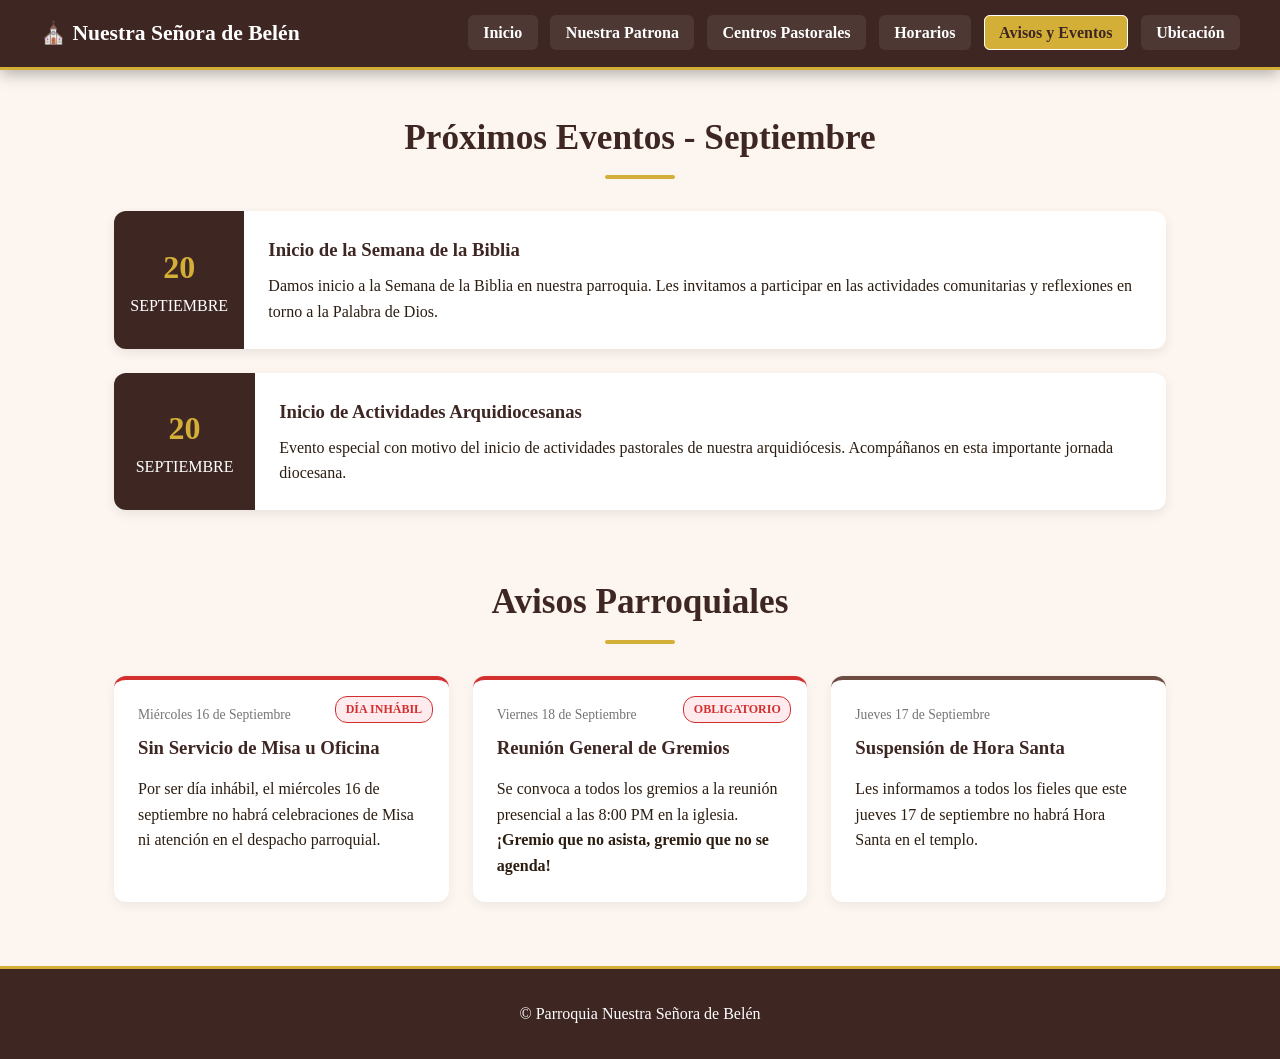
==== commit 20ff404a: "Update event and announcement details for September" ====
--- a/avisos.html
+++ b/avisos.html
@@ -26,52 +26,57 @@
     <main class="container">
         
         <!-- SECCIÓN DE EVENTOS DESTACADOS -->
-        <h1 class="section-title">Próximos Eventos</h1>
+        <h1 class="section-title">Próximos Eventos - Septiembre</h1>
         <div class="events-list" style="margin-bottom: 4rem;">
+            
             <div class="event-card">
                 <div class="event-date">
-                    <span class="day">15</span>
-                    <span>DICIEMBRE</span>
+                    <span class="day">20</span>
+                    <span>SEPTIEMBRE</span>
                 </div>
                 <div class="event-info">
-                    <h3>Inicio de las Posadas Parroquiales</h3>
-                    <p>Acompáñanos a vivir las tradicionales posadas comunitarias a partir de las 6:00 PM en el atrio. Trae a tu familia.</p>
+                    <h3>Inicio de la Semana de la Biblia</h3>
+                    <p>Damos inicio a la Semana de la Biblia en nuestra parroquia. Les invitamos a participar en las actividades comunitarias y reflexiones en torno a la Palabra de Dios.</p>
                 </div>
             </div>
 
             <div class="event-card">
                 <div class="event-date">
-                    <span class="day">24</span>
-                    <span>DICIEMBRE</span>
+                    <span class="day">20</span>
+                    <span>SEPTIEMBRE</span>
                 </div>
                 <div class="event-info">
-                    <h3>Misa Solemne de Nochebuena</h3>
-                    <p>Celebremos juntos el nacimiento del Niño Jesús en nuestra Misa de Gallo. Hora: 8:00 PM.</p>
+                    <h3>Inicio de Actividades Arquidiocesanas</h3>
+                    <p>Evento especial con motivo del inicio de actividades pastorales de nuestra arquidiócesis. Acompáñanos en esta importante jornada diocesana.</p>
                 </div>
             </div>
+
         </div>
 
         <!-- SECCIÓN DE AVISOS PARROQUIALES -->
         <h2 class="section-title">Avisos Parroquiales</h2>
         <div class="announcements-grid">
+
             <article class="announcement-card important">
-                <span class="badge-important">IMPORTANTE</span>
-                <div class="announcement-date">Publicado: Esta semana</div>
-                <h3>Inscripciones para Catequesis Infantil</h3>
-                <p>Abiertas las inscripciones para la Primera Comunión y Confirmación. Acudir al despacho parroquial con la fe de bautismo de martes a viernes en horario de oficina.</p>
+                <span class="badge-important">DÍA INHÁBIL</span>
+                <div class="announcement-date">Miércoles 16 de Septiembre</div>
+                <h3>Sin Servicio de Misa u Oficina</h3>
+                <p>Por ser día inhábil, el miércoles 16 de septiembre no habrá celebraciones de Misa ni atención en el despacho parroquial.</p>
+            </article>
+
+            <article class="announcement-card important">
+                <span class="badge-important">OBLIGATORIO</span>
+                <div class="announcement-date">Viernes 18 de Septiembre</div>
+                <h3>Reunión General de Gremios</h3>
+                <p>Se convoca a todos los gremios a la reunión presencial a las 8:00 PM en la iglesia. <strong>¡Gremio que no asista, gremio que no se agenda!</strong></p>
             </article>
 
             <article class="announcement-card">
-                <div class="announcement-date">Publicado: Hace unos días</div>
-                <h3>Junta de Pastoral de Enfermos</h3>
-                <p>Se convoca a todos los ministros extraordinarios de la comunión a la reunión mensual el próximo jueves a las 6:00 PM en el salón parroquial.</p>
+                <div class="announcement-date">Jueves 17 de Septiembre</div>
+                <h3>Suspensión de Hora Santa</h3>
+                <p>Les informamos a todos los fieles que este jueves 17 de septiembre no habrá Hora Santa en el templo.</p>
             </article>
 
-            <article class="announcement-card">
-                <div class="announcement-date">Publicado: Reciente</div>
-                <h3>Intenciones de Misa Comunitarias</h3>
-                <p>Si deseas anotar intenciones para las misas del fin de semana, favor de registrarlas en la sacristía 15 minutos antes de cada celebración.</p>
-            </article>
         </div>
 
     </main>
--- a/styles.css
+++ b/styles.css
@@ -30,9 +30,174 @@
     text-decoration: none;
     color: inherit;
 }
-
-/* ==========================================
-   HEADER Y NAVBAR (REFORZADA Y VISIBLE)
+.contact-item a {
+    color: var(--cafe-oscuro);
+    font-weight: 600;
+    transition: color 0.3s ease;
+}
+
+.contact-item a:hover {
+    color: var(--rosa-acento);
+    text-decoration: underline;
+}
+/* ==========================================
+   SECCIÓN ESPECIAL: HORA SANTA (ANIMADA)
+   ========================================== */
+.hora-santa-section {
+    position: relative;
+    background: linear-gradient(135deg, #2c1d11 0%, #3e2723 50%, #4a2c20 100%);
+    border: 2px solid var(--dorado-acento);
+    border-radius: 20px;
+    padding: 3rem 2rem;
+    margin: 3.5rem 0;
+    box-shadow: 0 10px 30px rgba(0, 0, 0, 0.3), 0 0 20px rgba(212, 175, 55, 0.2);
+    overflow: hidden;
+    color: var(--blanco);
+    text-align: center;
+}
+
+.hora-santa-header {
+    position: relative;
+    z-index: 2;
+    max-width: 700px;
+    margin: 0 auto 2.5rem;
+}
+
+.hs-badge {
+    background: rgba(212, 175, 55, 0.2);
+    color: var(--dorado-acento);
+    border: 1px solid var(--dorado-acento);
+    padding: 0.4rem 1.2rem;
+    border-radius: 20px;
+    font-size: 0.85rem;
+    font-weight: 700;
+    text-transform: uppercase;
+    letter-spacing: 1px;
+    display: inline-block;
+    margin-bottom: 1rem;
+}
+
+.hora-santa-header h2 {
+    font-size: 2.3rem;
+    color: #fff;
+    font-family: Georgia, serif;
+    margin-bottom: 0.8rem;
+    text-shadow: 0 2px 4px rgba(0,0,0,0.5);
+}
+
+.hs-time {
+    font-size: 1.3rem;
+    color: var(--dorado-acento);
+    background: rgba(0, 0, 0, 0.3);
+    display: inline-block;
+    padding: 0.5rem 1.5rem;
+    border-radius: 30px;
+    margin-bottom: 1rem;
+    border: 1px dashed rgba(212, 175, 55, 0.5);
+}
+
+.hs-description {
+    font-size: 1.05rem;
+    color: var(--rosa-suave);
+    font-style: italic;
+}
+
+/* Galería de 3 Imágenes */
+.hs-gallery {
+    position: relative;
+    z-index: 2;
+    display: grid;
+    grid-template-columns: repeat(3, 1fr);
+    gap: 1.5rem;
+    align-items: center;
+}
+
+.hs-img-card {
+    border-radius: 14px;
+    overflow: hidden;
+    height: 240px;
+    border: 2px solid rgba(212, 175, 55, 0.4);
+    box-shadow: 0 5px 15px rgba(0,0,0,0.4);
+    transition: transform 0.4s ease, border-color 0.4s ease, box-shadow 0.4s ease;
+}
+
+.hs-img-card img {
+    width: 100%;
+    height: 100%;
+    object-fit: cover;
+    transition: transform 0.5s ease;
+}
+
+/* La imagen central resalta ligeramente */
+.hs-img-card.hs-featured {
+    height: 270px;
+    border-color: var(--dorado-acento);
+}
+
+.hs-img-card:hover {
+    transform: translateY(-8px) scale(1.02);
+    border-color: var(--dorado-acento);
+    box-shadow: 0 10px 25px rgba(212, 175, 55, 0.3);
+}
+
+.hs-img-card:hover img {
+    transform: scale(1.08);
+}
+
+/* PARTICULAS FLOTANTES CSS */
+.particles {
+    position: absolute;
+    top: 0;
+    left: 0;
+    width: 100%;
+    height: 100%;
+    z-index: 1;
+    pointer-events: none;
+}
+
+.particle {
+    position: absolute;
+    width: 8px;
+    height: 8px;
+    background: var(--dorado-acento);
+    border-radius: 50%;
+    opacity: 0.6;
+    box-shadow: 0 0 10px var(--dorado-acento);
+    animation: floatUp 6s infinite linear;
+}
+
+.particle:nth-child(1) { left: 10%; animation-duration: 7s; animation-delay: 0s; }
+.particle:nth-child(2) { left: 25%; animation-duration: 5s; animation-delay: 1.5s; width: 6px; height: 6px; }
+.particle:nth-child(3) { left: 45%; animation-duration: 8s; animation-delay: 0.5s; width: 10px; height: 10px; }
+.particle:nth-child(4) { left: 65%; animation-duration: 6s; animation-delay: 2s; }
+.particle:nth-child(5) { left: 80%; animation-duration: 9s; animation-delay: 1s; width: 5px; height: 5px; }
+.particle:nth-child(6) { left: 92%; animation-duration: 5.5s; animation-delay: 2.5s; }
+
+@keyframes floatUp {
+    0% {
+        transform: translateY(350px) scale(0.8);
+        opacity: 0;
+    }
+    50% {
+        opacity: 0.8;
+    }
+    100% {
+        transform: translateY(-50px) scale(1.2);
+        opacity: 0;
+    }
+}
+
+/* Adaptabilidad para Celulares */
+@media (max-width: 768px) {
+    .hs-gallery {
+        grid-template-columns: 1fr;
+    }
+    .hs-img-card, .hs-img-card.hs-featured {
+        height: 220px;
+    }
+}
+/* ==========================================
+   HEADER Y NAVBAR
    ========================================== */
 header {
     background-color: var(--cafe-oscuro);
@@ -96,7 +261,6 @@
     border-color: var(--blanco);
 }
 
-/* BOTÓN TOGGLE MÓVIL ENHANCED */
 .menu-toggle {
     display: none;
     background: var(--cafe-principal);
@@ -141,7 +305,7 @@
 }
 
 /* ==========================================
-   HERO / BANNER INICIO
+   HERO / INICIO
    ========================================== */
 .hero {
     background: linear-gradient(rgba(62, 39, 35, 0.75), rgba(62, 39, 35, 0.75)), 
@@ -168,9 +332,6 @@
     color: var(--rosa-suave);
 }
 
-/* ==========================================
-   TARJETAS Y GRIDS GENERALES
-   ========================================== */
 .church-tour, .schedules-grid {
     display: grid;
     grid-template-columns: repeat(auto-fit, minmax(280px, 1fr));
@@ -217,7 +378,7 @@
 .card li:last-child { border-bottom: none; }
 
 /* ==========================================
-   SECCIÓN CONTACTO Y HORARIOS RÁPIDOS (INDEX)
+   SECCIÓN CONTACTO (CORREGIDA ALINEACIÓN)
    ========================================== */
 .contact-section {
     background: var(--blanco);
@@ -230,7 +391,7 @@
 
 .contact-grid {
     display: grid;
-    grid-template-columns: repeat(auto-fit, minmax(250px, 1fr));
+    grid-template-columns: repeat(auto-fit, minmax(240px, 1fr));
     gap: 1.5rem;
     margin-top: 1.5rem;
 }
@@ -240,6 +401,13 @@
     padding: 1.2rem;
     border-radius: 10px;
     border: 1px solid var(--cafe-claro);
+}
+
+/* Ocupar todo el ancho en la última fila para horarios de oficina */
+.contact-item.full-width {
+    grid-column: 1 / -1;
+    background: #fdf2f4;
+    border-left: 4px solid var(--cafe-principal);
 }
 
 .contact-item h4 {
@@ -337,6 +505,273 @@
 }
 
 /* ==========================================
+   VISTA: AVISOS Y EVENTOS
+   ========================================== */
+.events-list {
+    display: flex;
+    flex-direction: column;
+    gap: 1.5rem;
+}
+
+.event-card {
+    display: flex;
+    background: var(--blanco);
+    border-radius: 12px;
+    overflow: hidden;
+    box-shadow: 0 4px 12px rgba(0,0,0,0.08);
+}
+
+.event-date {
+    background: var(--cafe-oscuro);
+    color: var(--blanco);
+    padding: 1.5rem;
+    display: flex;
+    flex-direction: column;
+    justify-content: center;
+    align-items: center;
+    min-width: 120px;
+    text-align: center;
+}
+
+.event-date .day {
+    font-size: 2rem;
+    font-weight: bold;
+    color: var(--dorado-acento);
+}
+
+.event-info {
+    padding: 1.5rem;
+    display: flex;
+    flex-direction: column;
+    justify-content: center;
+}
+
+.event-info h3 {
+    color: var(--cafe-oscuro);
+    margin-bottom: 0.5rem;
+}
+
+.announcements-grid {
+    display: grid;
+    grid-template-columns: repeat(auto-fit, minmax(300px, 1fr));
+    gap: 1.5rem;
+}
+
+.announcement-card {
+    background: var(--blanco);
+    border-radius: 12px;
+    padding: 1.5rem;
+    box-shadow: 0 4px 12px rgba(0,0,0,0.06);
+    position: relative;
+    border-top: 4px solid var(--cafe-principal);
+}
+
+.announcement-card.important {
+    border-top-color: var(--alerta-rojo);
+}
+
+.badge-important {
+    position: absolute;
+    top: 1rem;
+    right: 1rem;
+    background: #ffebee;
+    color: var(--alerta-rojo);
+    font-size: 0.75rem;
+    font-weight: bold;
+    padding: 0.2rem 0.6rem;
+    border-radius: 12px;
+    border: 1px solid var(--alerta-rojo);
+}
+
+.announcement-date {
+    font-size: 0.85rem;
+    color: #757575;
+    margin-bottom: 0.5rem;
+}
+
+.announcement-card h3 {
+    color: var(--cafe-oscuro);
+    margin-bottom: 0.8rem;
+}
+
+/* ==========================================
+   VISTA: PATRONA (CARRUSEL Y TEXTO)
+   ========================================== */
+.subtitle {
+    text-align: center;
+    color: var(--cafe-principal);
+    font-size: 1.15rem;
+    margin-top: -1.2rem;
+    margin-bottom: 2rem;
+    font-style: italic;
+}
+
+.carousel-container {
+    position: relative;
+    max-width: 800px;
+    margin: 0 auto 1rem;
+    border-radius: 12px;
+    overflow: hidden;
+    box-shadow: 0 6px 18px rgba(0,0,0,0.15);
+}
+
+.carousel-slide {
+    display: none;
+}
+
+.carousel-slide img {
+    width: 100%;
+    height: 420px;
+   object-fit: cover;
+}
+
+.fade {
+    animation: fadeEffect 1s;
+}
+
+@keyframes fadeEffect {
+    from { opacity: 0.4; } 
+    to { opacity: 1; }
+}
+
+.carousel-prev, .carousel-next {
+    cursor: pointer;
+    position: absolute;
+    top: 50%;
+    transform: translateY(-50%);
+    padding: 0.8rem 1.2rem;
+    color: white;
+    font-weight: bold;
+    font-size: 1.5rem;
+    background-color: rgba(62, 39, 35, 0.6);
+    border: none;
+    border-radius: 4px;
+    transition: background-color 0.3s;
+}
+
+.carousel-next { right: 10px; }
+.carousel-prev { left: 10px; }
+
+.carousel-prev:hover, .carousel-next:hover {
+    background-color: var(--cafe-oscuro);
+}
+
+.dots-container {
+    text-align: center;
+    margin-bottom: 2.5rem;
+}
+
+.dot {
+    cursor: pointer;
+    height: 12px;
+    width: 12px;
+    margin: 0 4px;
+    background-color: var(--cafe-claro);
+    border-radius: 50%;
+    display: inline-block;
+    transition: background-color 0.3s;
+}
+
+.dot.active, .dot:hover {
+    background-color: var(--dorado-acento);
+}
+
+.history-content {
+    background: var(--blanco);
+    padding: 2.5rem;
+    border-radius: 12px;
+    box-shadow: 0 4px 12px rgba(0,0,0,0.06);
+    line-height: 1.8;
+    border-left: 6px solid var(--cafe-principal);
+}
+
+.history-content h3 {
+    color: var(--cafe-oscuro);
+    font-size: 1.6rem;
+    margin-bottom: 1rem;
+}
+
+.history-content p {
+    margin-bottom: 1.2rem;
+    font-size: 1.05rem;
+}
+
+.history-highlight {
+    font-weight: bold;
+    color: var(--cafe-oscuro);
+    text-align: center;
+    font-size: 1.2rem;
+    padding-top: 0.5rem;
+}
+/* ==========================================
+   VISTA: UBICACIÓN Y MAPAS
+   ========================================== */
+.map-wrapper {
+    position: relative;
+    width: 100%;
+    height: 400px;
+    border-radius: 12px;
+    overflow: hidden;
+    box-shadow: 0 6px 18px rgba(0, 0, 0, 0.12);
+    margin-bottom: 2rem;
+    border: 2px solid var(--cafe-claro);
+}
+
+.map-wrapper iframe {
+    width: 100%;
+    height: 100%;
+    border: 0;
+}
+
+.address-card {
+    background: var(--blanco);
+    border-radius: 12px;
+    padding: 2rem;
+    box-shadow: 0 4px 15px rgba(0, 0, 0, 0.08);
+    border-left: 6px solid var(--cafe-principal);
+}
+
+.address-card h3 {
+    color: var(--cafe-oscuro);
+    font-size: 1.5rem;
+    margin-bottom: 1rem;
+}
+
+.address-detail {
+    font-size: 1.1rem;
+    color: var(--texto-oscuro);
+    line-height: 1.8;
+    margin-bottom: 1.5rem;
+    padding-bottom: 1rem;
+    border-bottom: 1px dashed var(--cafe-claro);
+}
+
+.address-info-grid {
+    display: grid;
+    grid-template-columns: repeat(auto-fit, minmax(250px, 1fr));
+    gap: 1rem;
+}
+
+.info-item {
+    background: var(--rosa-suave);
+    padding: 1.2rem;
+    border-radius: 10px;
+    border: 1px solid var(--cafe-claro);
+}
+
+.info-item h4 {
+    color: var(--cafe-principal);
+    font-size: 1.1rem;
+    margin-bottom: 0.5rem;
+}
+
+.info-item p {
+    color: var(--texto-oscuro);
+    font-size: 0.95rem;
+    line-height: 1.5;
+}
+
+/* ==========================================
    FOOTER
    ========================================== */
 footer {
@@ -349,7 +784,7 @@
 }
 
 /* ==========================================
-   RESPONSIVO / MÓVIL
+   RESPONSIVO
    ========================================== */
 @media (max-width: 820px) {
     .menu-toggle {
@@ -378,4 +813,14 @@
         padding: 0.8rem;
         width: 100%;
     }
-}
+
+    .event-card {
+        flex-direction: column;
+    }
+
+    .event-date {
+        flex-direction: row;
+        gap: 1rem;
+        padding: 0.8rem;
+    }
+}
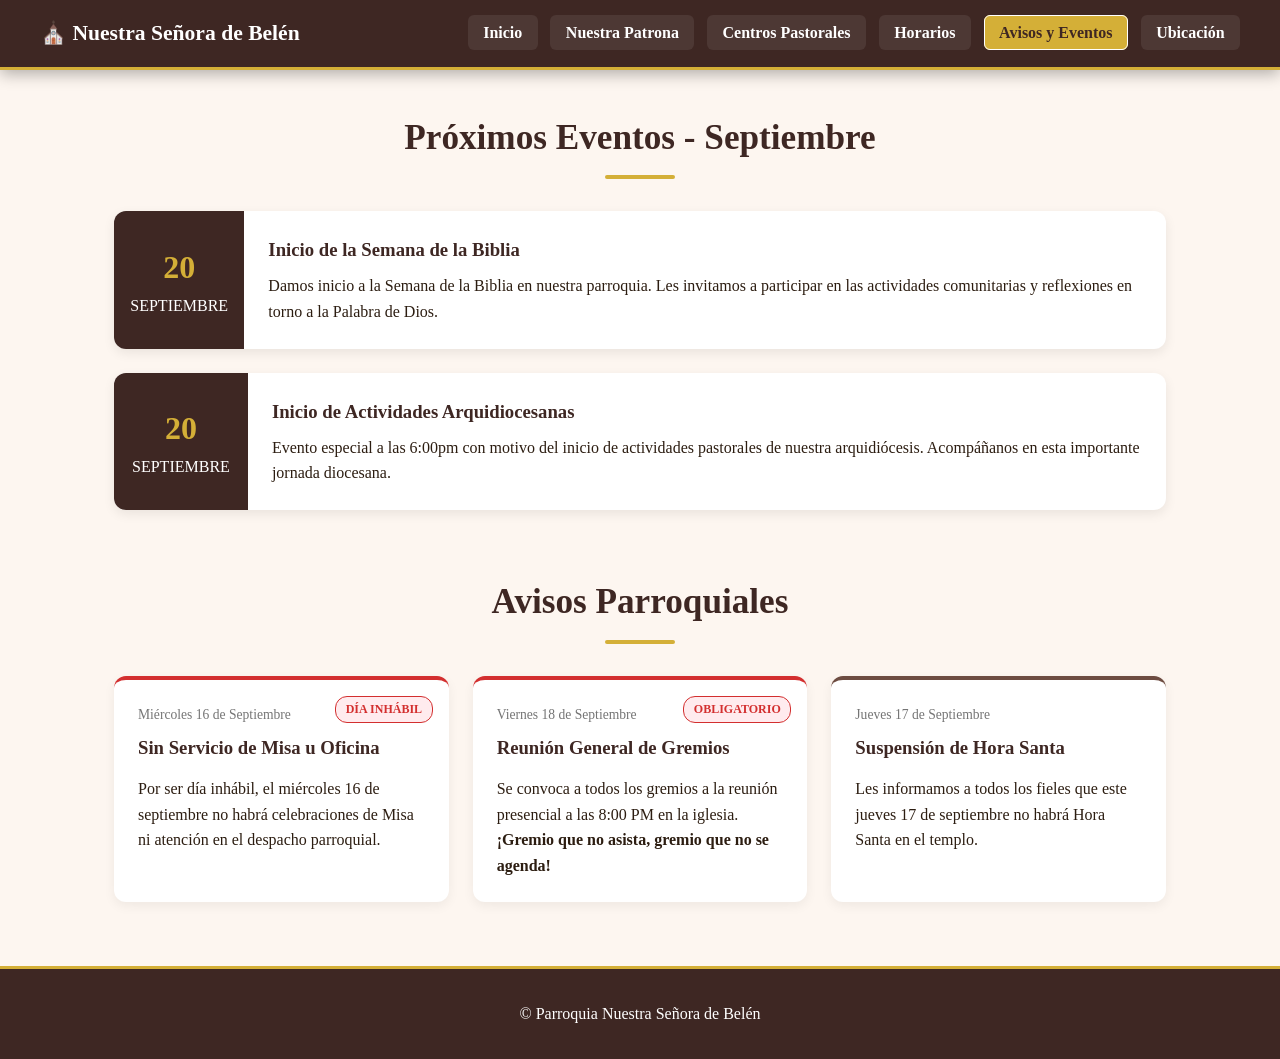
==== commit 555909b2: "Update event time in avisos.html" ====
--- a/avisos.html
+++ b/avisos.html
@@ -47,7 +47,7 @@
                 </div>
                 <div class="event-info">
                     <h3>Inicio de Actividades Arquidiocesanas</h3>
-                    <p>Evento especial con motivo del inicio de actividades pastorales de nuestra arquidiócesis. Acompáñanos en esta importante jornada diocesana.</p>
+                    <p>Evento especial a las 6:00pm con motivo del inicio de actividades pastorales de nuestra arquidiócesis. Acompáñanos en esta importante jornada diocesana.</p>
                 </div>
             </div>
 
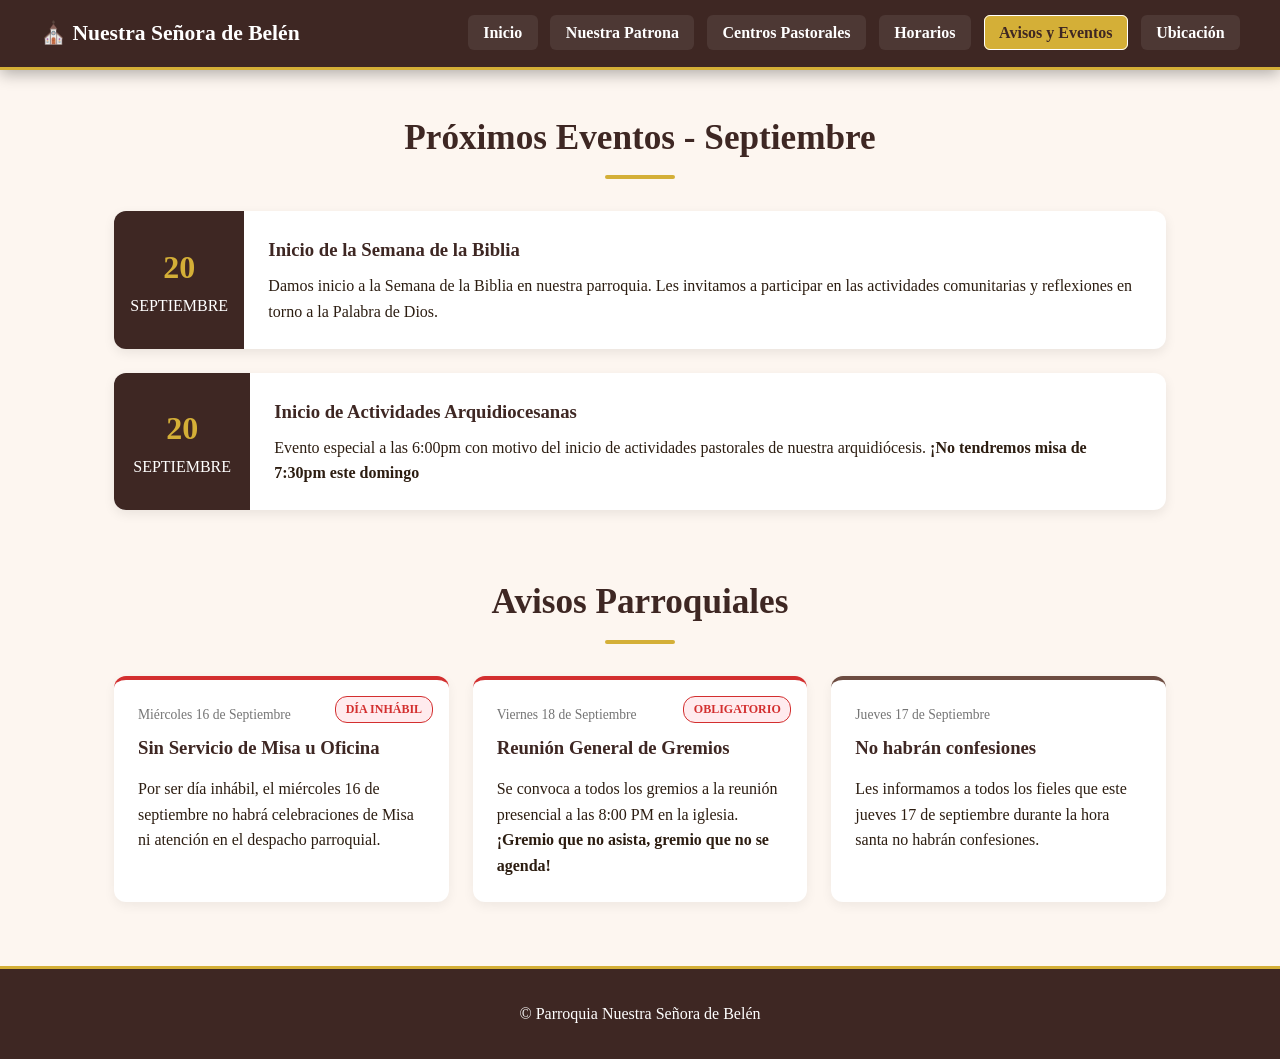
==== commit b290543b: "Revise event information for September activities Updated event details and announcement for Septemb" ====
--- a/avisos.html
+++ b/avisos.html
@@ -47,7 +47,7 @@
                 </div>
                 <div class="event-info">
                     <h3>Inicio de Actividades Arquidiocesanas</h3>
-                    <p>Evento especial a las 6:00pm con motivo del inicio de actividades pastorales de nuestra arquidiócesis. Acompáñanos en esta importante jornada diocesana.</p>
+                    <p>Evento especial a las 6:00pm con motivo del inicio de actividades pastorales de nuestra arquidiócesis. <strong>¡No tendremos misa de 7:30pm este domingo</strong></p>
                 </div>
             </div>
 
@@ -73,8 +73,8 @@
 
             <article class="announcement-card">
                 <div class="announcement-date">Jueves 17 de Septiembre</div>
-                <h3>Suspensión de Hora Santa</h3>
-                <p>Les informamos a todos los fieles que este jueves 17 de septiembre no habrá Hora Santa en el templo.</p>
+                <h3>No habrán confesiones</h3>
+                <p>Les informamos a todos los fieles que este jueves 17 de septiembre durante la hora santa no habrán confesiones.</p>
             </article>
 
         </div>
